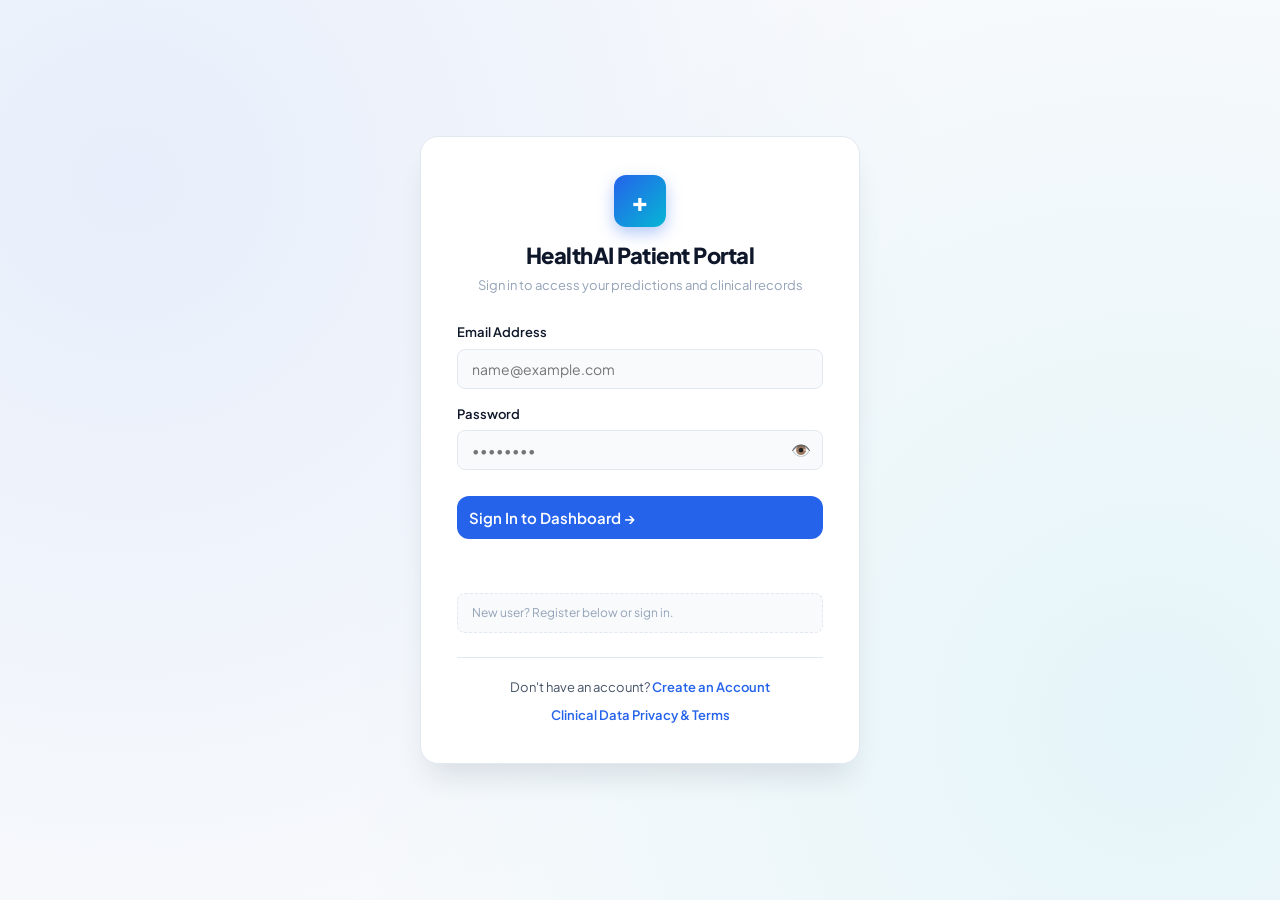
==== android/app/src/main/assets/www/index.html @ a09d3f43 "done" ====
<!DOCTYPE html>
<html lang="en">
<head>
    <meta charset="UTF-8">
    <meta name="viewport" content="width=device-width, initial-scale=1.0, maximum-scale=5.0">
    <title>HealthAI - Patient Healthcare & AI Diagnostic Dashboard</title>
    <meta name="description" content="AI-Powered Disease Prediction, Clinical Symptom Checker, Doctor Appointments, and Health Records Management.">
    <meta name="theme-color" content="#2563eb">
    <link rel="manifest" href="manifest.json">
    <link rel="stylesheet" href="style.css">
</head>
<body>
    <div class="app-container">

        <!-- Sidebar Navigation -->
        <aside class="sidebar" id="app-sidebar" aria-label="Main Navigation">
            <div class="brand-wrapper">
                <div class="brand-icon">+</div>
                <div class="brand-info">
                    <h2>HealthAI</h2>
                    <span class="brand-badge">Clinical AI v2.0</span>
                </div>
            </div>

            <nav class="sidebar-nav">
                <a href="index.html" class="nav-link active">
                    <span class="icon">📊</span> Dashboard
                </a>
                <a href="predict.html" class="nav-link">
                    <span class="icon">🩺</span> Predict Disease
                </a>
                <a href="#reports-section" class="nav-link">
                    <span class="icon">📋</span> My Reports
                </a>
                <a href="#appointments-section" class="nav-link">
                    <span class="icon">📅</span> Appointments
                </a>
                <a href="#health-tips-section" class="nav-link">
                    <span class="icon">🌿</span> Health Tips
                </a>
                <a href="#profile-section" class="nav-link" onclick="openProfileModal()">
                    <span class="icon">👤</span> My Profile
                </a>
                <a href="privacy.html" class="nav-link">
                    <span class="icon">🛡️</span> Privacy & Terms
                </a>
            </nav>

            <div class="sidebar-footer">
                <div class="user-profile-badge">
                    <div class="user-profile-avatar user-avatar-display">P</div>
                    <div class="user-profile-meta">
                        <div class="user-profile-name user-name-display">Loading...</div>
                        <div class="user-profile-role">Verified Patient</div>
                    </div>
                </div>
                <a href="login.html" class="nav-link logout-trigger" style="color:var(--danger);">
                    <span class="icon">🚪</span> Sign Out
                </a>
            </div>
        </aside>

        <!-- Main Viewport -->
        <main class="main-wrapper" id="main-content">

            <!-- Top Header -->
            <header class="top-header">
                <button type="button" class="menu-toggle" id="mobile-menu-toggle" aria-label="Toggle Navigation">
                    ☰
                </button>

                <div class="search-box-wrapper">
                    <span class="search-icon">🔍</span>
                    <input type="search" id="global-search" placeholder="Search symptoms, diseases, doctors..." aria-label="Search symptoms and conditions">
                </div>

                <div class="header-actions">
                    <button type="button" class="action-btn" id="theme-toggle-btn" title="Toggle Dark/Light Mode" aria-label="Toggle Theme">
                        🌙
                    </button>
                    <button type="button" class="action-btn" onclick="openProfileModal()" title="View Profile" aria-label="Patient Profile">
                        <div class="user-avatar-display" style="font-size:14px;font-weight:700;">P</div>
                    </button>
                </div>
            </header>

            <!-- Emergency Alert Banner -->
            <section class="emergency-banner" role="alert">
                <div class="emergency-banner-content">
                    <span class="sos-tag">EMERGENCY NOTICE</span>
                    <span>Experiencing severe chest pain, acute paralysis, or inability to breathe? Seek urgent hospital care immediately!</span>
                </div>
                <a href="tel:911" class="btn btn-outline" style="border-color:#e11d48;color:#e11d48;padding:6px 14px;font-size:12px;text-decoration:none;">
                    🚨 Call 911 / 112
                </a>
            </section>

            <!-- Hero Welcome Card -->
            <section class="hero-banner">
                <span class="hero-badge">⚡ MACHINE LEARNING HEALTHCARE ASSISTANT</span>
                <h1>Advanced Clinical Decision Support at Your Fingertips</h1>
                <p>
                    Evaluate your symptoms through multi-class diagnostic machine learning, review medical precautions,
                    and seamlessly connect with verified healthcare specialists.
                </p>
                <div class="hero-cta-group">
                    <a href="predict.html" class="btn btn-primary" id="hero-predict-cta">
                        Start Symptom Checker →
                    </a>
                    <button type="button" class="btn btn-glass" onclick="openAppointmentModalWithSpecialty('')">
                        Book Doctor Appointment
                    </button>
                </div>
            </section>

            <!-- Real-time Stats Grid -->
            <section class="stats-grid" aria-label="Health Overview Statistics">
                <div class="stat-card">
                    <div class="stat-icon blue">🩺</div>
                    <div class="stat-details">
                        <h4>Total Predictions</h4>
                        <div class="stat-number" id="stat-total-predictions">0</div>
                    </div>
                </div>

                <div class="stat-card">
                    <div class="stat-icon teal">🛡️</div>
                    <div class="stat-details">
                        <h4>Health Status</h4>
                        <div class="stat-number" style="font-size:18px;color:var(--success);">Active Monitored</div>
                    </div>
                </div>

                <div class="stat-card">
                    <div class="stat-icon purple">📅</div>
                    <div class="stat-details">
                        <h4>Booked Appointments</h4>
                        <div class="stat-number" id="stat-total-appointments">0</div>
                    </div>
                </div>

                <div class="stat-card">
                    <div class="stat-icon amber">⚕️</div>
                    <div class="stat-details">
                        <h4>Specialist Network</h4>
                        <div class="stat-number">41 Diseases</div>
                    </div>
                </div>
            </section>

            <!-- Feature Quick Actions -->
            <section class="features-grid">
                <div class="feature-box">
                    <div>
                        <div class="feature-icon-badge">🔬</div>
                        <h3>AI Symptom Checker</h3>
                        <p>Analyze 132 distinct symptoms using calibrated random forest and decision tree classifiers.</p>
                    </div>
                    <a href="predict.html" class="btn btn-accent">Open Checker →</a>
                </div>

                <div class="feature-box">
                    <div>
                        <div class="feature-icon-badge">📑</div>
                        <h3>Printable Medical Reports</h3>
                        <p>Generate structured clinical reports with differential diagnoses and precautions for your doctor.</p>
                    </div>
                    <a href="#reports-section" class="btn btn-outline">View Reports</a>
                </div>

                <div class="feature-box">
                    <div>
                        <div class="feature-icon-badge">👨‍⚕️</div>
                        <h3>Consult Verified Doctors</h3>
                        <p>Schedule in-person or telemedicine consultations with cardiologists, dermatologists, and specialists.</p>
                    </div>
                    <button type="button" class="btn btn-outline" onclick="openAppointmentModalWithSpecialty('')">Schedule Visit</button>
                </div>
            </section>

            <!-- My Reports / Prediction History -->
            <section class="card-panel" id="reports-section">
                <div class="panel-header">
                    <div class="panel-title-group">
                        <h2>Recent Health Assessments & Predictions</h2>
                        <p>Review past AI symptom checks and access downloadable diagnostic summaries.</p>
                    </div>
                    <a href="predict.html" class="btn btn-outline" style="font-size:12px;">+ New Check</a>
                </div>

                <div id="dashboard-history-list" class="history-list">
                    <div style="padding:20px;text-align:center;color:var(--text-muted);">Loading prediction records...</div>
                </div>
            </section>

            <!-- Appointments Section -->
            <section class="card-panel" id="appointments-section">
                <div class="panel-header">
                    <div class="panel-title-group">
                        <h2>Upcoming Doctor Appointments</h2>
                        <p>Manage your consultations with verified healthcare practitioners.</p>
                    </div>
                    <button type="button" class="btn btn-accent" style="font-size:13px;" onclick="openAppointmentModalWithSpecialty('')">
                        + Book Appointment
                    </button>
                </div>

                <div id="dashboard-appointments-list" class="history-list">
                    <div style="padding:16px;color:var(--text-muted);font-size:13px;">No scheduled appointments.</div>
                </div>
            </section>

            <!-- Curated Health Tips Section -->
            <section class="card-panel" id="health-tips-section">
                <div class="panel-header">
                    <div class="panel-title-group">
                        <h2>Preventive Wellness & Health Advice</h2>
                        <p>Daily evidence-based lifestyle tips curated by licensed medical professionals.</p>
                    </div>
                </div>

                <div class="features-grid" id="health-tips-container">
                    <!-- Populated by JavaScript -->
                </div>
            </section>

            <!-- Play Store Promotion Banner -->
            <section class="play-store-banner">
                <div>
                    <h3>📱 Get HealthAI on Your Android Device</h3>
                    <p>Download our official Google Play Store application for offline symptom checks, real-time alerts, and instant report sharing.</p>
                </div>
                <a href="#" class="play-store-button" onclick="alert('HealthAI Android APK is ready in the android/ project folder for Play Store release!')">
                    <span>▶️ GET IT ON</span>
                    <strong>Google Play</strong>
                </a>
            </section>

            <!-- Footer -->
            <footer class="app-footer">
                <div>
                    © 2026 HealthAI Systems Inc. All rights reserved. Version 2.0.0 (Production Release).
                </div>
                <div class="footer-links">
                    <a href="privacy.html">Privacy Policy</a>
                    <a href="terms.html">Terms of Service</a>
                    <a href="predict.html">Symptom Checker</a>
                </div>
            </footer>

        </main>
    </div>

    <!-- Modal: View Medical Report -->
    <div class="modal-overlay" id="report-modal">
        <div class="modal-content">
            <div class="modal-header">
                <h3>Official AI Health Diagnostic Summary</h3>
                <button type="button" class="modal-close-btn" onclick="document.getElementById('report-modal').style.display='none'">&times;</button>
            </div>
            <div id="report-modal-body">
                <!-- Report populated dynamically -->
            </div>
        </div>
    </div>

    <!-- Modal: Book Doctor Appointment -->
    <div class="modal-overlay" id="book-appointment-modal">
        <div class="modal-content">
            <div class="modal-header">
                <h3>Schedule Doctor Consultation</h3>
                <button type="button" class="modal-close-btn" onclick="document.getElementById('book-appointment-modal').style.display='none'">&times;</button>
            </div>
            <form id="book-appointment-form">
                <div class="form-group">
                    <label for="appointment-doctor-select">Select Medical Specialist</label>
                    <select id="appointment-doctor-select" required>
                        <option value="">Loading verified doctors...</option>
                    </select>
                </div>
                <div class="form-group">
                    <label for="apt-date">Preferred Date</label>
                    <input type="date" id="apt-date" required>
                </div>
                <div class="form-group">
                    <label for="apt-time">Preferred Time Slot</label>
                    <select id="apt-time" required>
                        <option value="09:00 AM - 10:00 AM">09:00 AM - 10:00 AM</option>
                        <option value="10:30 AM - 11:30 AM">10:30 AM - 11:30 AM</option>
                        <option value="02:00 PM - 03:00 PM">02:00 PM - 03:00 PM</option>
                        <option value="04:00 PM - 05:00 PM">04:00 PM - 05:00 PM</option>
                    </select>
                </div>
                <div class="form-group">
                    <label for="apt-reason">Symptoms or Consultation Reason</label>
                    <textarea id="apt-reason" rows="3" placeholder="Briefly describe what symptoms you are experiencing..."></textarea>
                </div>
                <div style="display:flex;justify-content:flex-end;gap:10px;margin-top:20px;">
                    <button type="button" class="btn btn-outline" onclick="document.getElementById('book-appointment-modal').style.display='none'">Cancel</button>
                    <button type="submit" class="btn btn-accent">Confirm Appointment</button>
                </div>
            </form>
        </div>
    </div>

    <!-- Modal: Patient Profile -->
    <div class="modal-overlay" id="profile-modal">
        <div class="modal-content">
            <div class="modal-header">
                <h3>Patient Health Card & Profile</h3>
                <button type="button" class="modal-close-btn" onclick="document.getElementById('profile-modal').style.display='none'">&times;</button>
            </div>
            <form id="profile-form">
                <div style="display:flex;align-items:center;gap:14px;margin-bottom:20px;">
                    <div class="user-avatar-display" style="width:50px;height:50px;font-size:20px;background:var(--primary);color:white;border-radius:50%;display:flex;align-items:center;justify-content:center;">P</div>
                    <div>
                        <h4 class="user-name-display" style="font-size:16px;">Patient</h4>
                        <p id="profile-display-email" style="font-size:13px;color:var(--text-muted);"></p>
                    </div>
                </div>
                <div style="display:grid;grid-template-columns:1fr 1fr;gap:12px;">
                    <div class="form-group">
                        <label for="profile-age">Age (Years)</label>
                        <input type="number" id="profile-age" min="1" max="120" placeholder="e.g. 32">
                    </div>
                    <div class="form-group">
                        <label for="profile-gender">Gender</label>
                        <select id="profile-gender">
                            <option value="">Select Gender</option>
                            <option value="Male">Male</option>
                            <option value="Female">Female</option>
                            <option value="Non-Binary">Non-Binary</option>
                            <option value="Other">Other</option>
                        </select>
                    </div>
                </div>
                <div style="display:grid;grid-template-columns:1fr 1fr;gap:12px;">
                    <div class="form-group">
                        <label for="profile-blood">Blood Group</label>
                        <select id="profile-blood">
                            <option value="">Select</option>
                            <option value="A+">A+</option>
                            <option value="A-">A-</option>
                            <option value="B+">B+</option>
                            <option value="B-">B-</option>
                            <option value="O+">O+</option>
                            <option value="O-">O-</option>
                            <option value="AB+">AB+</option>
                            <option value="AB-">AB-</option>
                        </select>
                    </div>
                    <div class="form-group">
                        <label for="profile-phone">Contact Phone</label>
                        <input type="tel" id="profile-phone" placeholder="+1 (555) 012-3456">
                    </div>
                </div>
                <div class="form-group">
                    <label for="profile-emergency">Emergency Contact (Name & Phone)</label>
                    <input type="text" id="profile-emergency" placeholder="e.g. Jane Doe - +1 (555) 987-6543">
                </div>
                <div class="form-group">
                    <label for="profile-allergies">Known Allergies / Medications</label>
                    <input type="text" id="profile-allergies" placeholder="e.g. Penicillin, Peanuts, Aspirin">
                </div>
                <div style="display:flex;justify-content:flex-end;gap:10px;margin-top:20px;">
                    <button type="button" class="btn btn-outline" onclick="document.getElementById('profile-modal').style.display='none'">Close</button>
                    <button type="button" class="btn btn-accent" onclick="saveProfileHandler()">Save Health Profile</button>
                </div>
            </form>
        </div>
    </div>

    <script src="script.js?v=200"></script>
    <script>
        // Set today's date as min for appointment picker
        const dateInput = document.getElementById("apt-date");
        if (dateInput) {
            dateInput.min = new Date().toISOString().split("T")[0];
        }

        async function openProfileModal() {
            const modal = document.getElementById("profile-modal");
            if (!modal) return;
            modal.style.display = "flex";
            try {
                const res = await fetch(`${API_URL}/profile`, { headers: authHeaders() });
                if (res.ok) {
                    const p = await res.json();
                    if (p.age) document.getElementById("profile-age").value = p.age;
                    if (p.gender) document.getElementById("profile-gender").value = p.gender;
                    if (p.blood_group) document.getElementById("profile-blood").value = p.blood_group;
                    if (p.phone) document.getElementById("profile-phone").value = p.phone;
                    if (p.emergency_contact) document.getElementById("profile-emergency").value = p.emergency_contact;
                    if (p.allergies) document.getElementById("profile-allergies").value = p.allergies;
                }
            } catch (err) {
                console.warn(err);
            }
        }

        async function saveProfileHandler() {
            const payload = {
                age: document.getElementById("profile-age").value ? parseInt(document.getElementById("profile-age").value) : null,
                gender: document.getElementById("profile-gender").value || null,
                blood_group: document.getElementById("profile-blood").value || null,
                phone: document.getElementById("profile-phone").value || null,
                emergency_contact: document.getElementById("profile-emergency").value || null,
                allergies: document.getElementById("profile-allergies").value || null
            };
            try {
                const res = await fetch(`${API_URL}/profile`, {
                    method: "PUT",
                    headers: authHeaders({ "Content-Type": "application/json" }),
                    body: JSON.stringify(payload)
                });
                if (res.ok) {
                    triggerHaptic(50);
                    showNativeToast("Profile updated successfully!");
                    document.getElementById("profile-modal").style.display = "none";
                }
            } catch (err) {
                alert(err.message);
            }
        }
    </script>
</body>
</html>
---- android/app/src/main/assets/www/style.css ----
@import url('https://fonts.googleapis.com/css2?family=Plus+Jakarta+Sans:wght@300;400;500;600;700;800&family=JetBrains+Mono:wght@400;500&display=swap');

:root {
    --font-main: 'Plus Jakarta Sans', -apple-system, BlinkMacSystemFont, 'Segoe UI', Roboto, sans-serif;
    --font-mono: 'JetBrains Mono', monospace;

    /* Color Palette - Vibrant Healthcare Modern */
    --primary: #2563eb;
    --primary-hover: #1d4ed8;
    --primary-light: #dbeafe;
    --primary-glow: rgba(37, 99, 235, 0.35);

    --accent-teal: #0d9488;
    --accent-teal-light: #ccfbf1;
    --accent-purple: #7c3aed;
    --accent-purple-light: #ede9fe;

    --success: #10b981;
    --success-light: #d1fae5;
    --warning: #f59e0b;
    --warning-light: #fef3c7;
    --danger: #ef4444;
    --danger-light: #fee2e2;

    /* Neutral Tokens (Light Mode Default) */
    --bg-page: #f8fafc;
    --bg-surface: #ffffff;
    --bg-surface-elevated: #ffffff;
    --bg-sidebar: #0f172a;
    --sidebar-text: #e2e8f0;
    --sidebar-hover: rgba(255, 255, 255, 0.08);

    --border: #e2e8f0;
    --border-light: #f1f5f9;
    --text-primary: #0f172a;
    --text-secondary: #475569;
    --text-muted: #94a3b8;

    --shadow-sm: 0 1px 2px 0 rgba(0, 0, 0, 0.05);
    --shadow-md: 0 4px 6px -1px rgba(0, 0, 0, 0.07), 0 2px 4px -2px rgba(0, 0, 0, 0.05);
    --shadow-lg: 0 10px 25px -3px rgba(0, 0, 0, 0.08), 0 4px 6px -4px rgba(0, 0, 0, 0.05);
    --shadow-xl: 0 20px 30px -10px rgba(15, 23, 42, 0.12);

    --radius-sm: 8px;
    --radius-md: 12px;
    --radius-lg: 18px;
    --radius-full: 9999px;

    --sidebar-width: 260px;
    --header-height: 70px;
    --transition: all 0.22s cubic-bezier(0.4, 0, 0.2, 1);
}

/* Dark Theme Support */
[data-theme="dark"] {
    --bg-page: #090d16;
    --bg-surface: #111827;
    --bg-surface-elevated: #1f2937;
    --bg-sidebar: #0b1120;
    --border: #1f2937;
    --border-light: #283548;
    --text-primary: #f8fafc;
    --text-secondary: #cbd5e1;
    --text-muted: #64748b;
    --shadow-md: 0 4px 12px rgba(0, 0, 0, 0.35);
    --shadow-lg: 0 10px 30px rgba(0, 0, 0, 0.45);
}

* {
    box-sizing: border-box;
    margin: 0;
    padding: 0;
}

html {
    scroll-behavior: smooth;
}

body {
    font-family: var(--font-main);
    background-color: var(--bg-page);
    color: var(--text-primary);
    line-height: 1.5;
    -webkit-font-smoothing: antialiased;
    overflow-x: hidden;
}

/* =========================================================
   Layout & Navigation
   ========================================================= */
.app-container {
    display: flex;
    min-height: 100vh;
}

.sidebar {
    position: fixed;
    top: 0;
    left: 0;
    bottom: 0;
    width: var(--sidebar-width);
    background: var(--bg-sidebar);
    color: var(--sidebar-text);
    padding: 24px 16px;
    display: flex;
    flex-direction: column;
    z-index: 1000;
    transition: var(--transition);
    border-right: 1px solid rgba(255, 255, 255, 0.08);
}

.brand-wrapper {
    display: flex;
    align-items: center;
    gap: 12px;
    padding: 8px 12px 28px 12px;
    border-bottom: 1px solid rgba(255, 255, 255, 0.08);
    margin-bottom: 20px;
}

.brand-icon {
    width: 44px;
    height: 44px;
    background: linear-gradient(135deg, #2563eb, #06b6d4);
    border-radius: var(--radius-md);
    display: flex;
    align-items: center;
    justify-content: center;
    font-size: 24px;
    font-weight: 800;
    color: white;
    box-shadow: 0 4px 14px rgba(37, 99, 235, 0.45);
}

.brand-info h2 {
    font-size: 20px;
    font-weight: 700;
    letter-spacing: -0.5px;
    color: #ffffff;
}

.brand-badge {
    font-size: 11px;
    text-transform: uppercase;
    letter-spacing: 0.8px;
    background: rgba(37, 99, 235, 0.25);
    color: #60a5fa;
    padding: 2px 8px;
    border-radius: var(--radius-full);
    font-weight: 600;
}

.sidebar-nav {
    display: flex;
    flex-direction: column;
    gap: 6px;
    flex: 1;
}

.nav-link {
    display: flex;
    align-items: center;
    gap: 12px;
    padding: 12px 14px;
    border-radius: var(--radius-md);
    color: #94a3b8;
    text-decoration: none;
    font-size: 14px;
    font-weight: 500;
    transition: var(--transition);
}

.nav-link svg, .nav-link .icon {
    font-size: 18px;
    width: 20px;
    text-align: center;
}

.nav-link:hover {
    color: #ffffff;
    background: var(--sidebar-hover);
    transform: translateX(3px);
}

.nav-link.active {
    color: #ffffff;
    background: linear-gradient(135deg, #2563eb, #1d4ed8);
    font-weight: 600;
    box-shadow: 0 4px 12px rgba(37, 99, 235, 0.35);
}

.sidebar-footer {
    padding-top: 20px;
    border-top: 1px solid rgba(255, 255, 255, 0.08);
}

.user-profile-badge {
    display: flex;
    align-items: center;
    gap: 12px;
    padding: 10px 12px;
    background: rgba(255, 255, 255, 0.05);
    border-radius: var(--radius-md);
    margin-bottom: 12px;
}

.user-profile-avatar {
    width: 36px;
    height: 36px;
    background: linear-gradient(135deg, #7c3aed, #2563eb);
    border-radius: 50%;
    display: flex;
    align-items: center;
    justify-content: center;
    font-weight: 700;
    color: white;
    font-size: 14px;
}

.user-profile-meta {
    flex: 1;
    overflow: hidden;
}

.user-profile-name {
    font-size: 13px;
    font-weight: 600;
    color: #ffffff;
    white-space: nowrap;
    overflow: hidden;
    text-overflow: ellipsis;
}

.user-profile-role {
    font-size: 11px;
    color: #94a3b8;
}

/* =========================================================
   Main Viewport
   ========================================================= */
.main-wrapper {
    margin-left: var(--sidebar-width);
    flex: 1;
    min-height: 100vh;
    display: flex;
    flex-direction: column;
    padding: 24px 36px;
    max-width: 1500px;
    transition: var(--transition);
}

.top-header {
    display: flex;
    align-items: center;
    justify-content: space-between;
    margin-bottom: 24px;
    gap: 16px;
}

.menu-toggle {
    display: none;
    background: var(--bg-surface);
    border: 1px solid var(--border);
    padding: 10px 14px;
    border-radius: var(--radius-sm);
    color: var(--text-primary);
    cursor: pointer;
    font-size: 18px;
}

.search-box-wrapper {
    position: relative;
    max-width: 440px;
    width: 100%;
}

.search-box-wrapper input {
    width: 100%;
    padding: 12px 18px 12px 42px;
    border-radius: var(--radius-full);
    border: 1px solid var(--border);
    background: var(--bg-surface);
    color: var(--text-primary);
    font-family: inherit;
    font-size: 14px;
    transition: var(--transition);
    outline: none;
}

.search-box-wrapper input:focus {
    border-color: var(--primary);
    box-shadow: 0 0 0 4px var(--primary-light);
}

.search-box-wrapper .search-icon {
    position: absolute;
    left: 16px;
    top: 50%;
    transform: translateY(-50%);
    color: var(--text-muted);
}

.header-actions {
    display: flex;
    align-items: center;
    gap: 12px;
}

.action-btn {
    display: flex;
    align-items: center;
    justify-content: center;
    width: 42px;
    height: 42px;
    border-radius: var(--radius-md);
    background: var(--bg-surface);
    border: 1px solid var(--border);
    color: var(--text-secondary);
    cursor: pointer;
    transition: var(--transition);
}

.action-btn:hover {
    background: var(--border-light);
    color: var(--primary);
}

/* =========================================================
   Banner & Hero Section
   ========================================================= */
.emergency-banner {
    display: flex;
    align-items: center;
    justify-content: space-between;
    background: linear-gradient(135deg, #fff1f2, #ffe4e6);
    border: 1px solid #fecdd3;
    padding: 14px 20px;
    border-radius: var(--radius-md);
    margin-bottom: 24px;
    color: #9f1239;
    font-size: 14px;
}

[data-theme="dark"] .emergency-banner {
    background: rgba(225, 29, 72, 0.15);
    border-color: rgba(225, 29, 72, 0.3);
    color: #fda4af;
}

.emergency-banner-content {
    display: flex;
    align-items: center;
    gap: 12px;
}

.emergency-banner .sos-tag {
    background: #e11d48;
    color: white;
    font-weight: 700;
    font-size: 11px;
    padding: 3px 8px;
    border-radius: var(--radius-sm);
    letter-spacing: 0.5px;
}

.hero-banner {
    background: linear-gradient(135deg, #1e40af 0%, #2563eb 50%, #06b6d4 100%);
    border-radius: var(--radius-lg);
    padding: 36px 42px;
    color: white;
    position: relative;
    overflow: hidden;
    margin-bottom: 30px;
    box-shadow: 0 12px 30px -8px rgba(37, 99, 235, 0.45);
}

.hero-banner::after {
    content: '';
    position: absolute;
    right: -40px;
    bottom: -60px;
    width: 260px;
    height: 260px;
    background: radial-gradient(circle, rgba(255, 255, 255, 0.15) 0%, transparent 70%);
    border-radius: 50%;
}

.hero-badge {
    display: inline-flex;
    align-items: center;
    gap: 6px;
    background: rgba(255, 255, 255, 0.2);
    backdrop-filter: blur(8px);
    padding: 4px 12px;
    border-radius: var(--radius-full);
    font-size: 12px;
    font-weight: 600;
    letter-spacing: 0.5px;
    margin-bottom: 14px;
}

.hero-banner h1 {
    font-size: 30px;
    font-weight: 800;
    letter-spacing: -0.5px;
    max-width: 650px;
    margin-bottom: 12px;
    line-height: 1.25;
}

.hero-banner p {
    font-size: 15px;
    max-width: 600px;
    color: rgba(255, 255, 255, 0.9);
    margin-bottom: 24px;
    line-height: 1.6;
}

.hero-cta-group {
    display: flex;
    gap: 14px;
    flex-wrap: wrap;
}

.btn {
    display: inline-flex;
    align-items: center;
    gap: 8px;
    padding: 11px 22px;
    border-radius: var(--radius-md);
    font-size: 14px;
    font-weight: 600;
    cursor: pointer;
    text-decoration: none;
    border: none;
    transition: var(--transition);
    font-family: inherit;
}

.btn-primary {
    background: white;
    color: var(--primary);
    box-shadow: 0 4px 12px rgba(0, 0, 0, 0.1);
}

.btn-primary:hover {
    transform: translateY(-2px);
    box-shadow: 0 6px 18px rgba(0, 0, 0, 0.15);
}

.btn-glass {
    background: rgba(255, 255, 255, 0.18);
    backdrop-filter: blur(10px);
    color: white;
    border: 1px solid rgba(255, 255, 255, 0.3);
}

.btn-glass:hover {
    background: rgba(255, 255, 255, 0.28);
}

.btn-accent {
    background: var(--primary);
    color: white;
}

.btn-accent:hover {
    background: var(--primary-hover);
    box-shadow: 0 4px 14px var(--primary-glow);
}

.btn-outline {
    background: transparent;
    border: 1px solid var(--border);
    color: var(--text-primary);
}

.btn-outline:hover {
    background: var(--border-light);
}

/* =========================================================
   Stat Cards Grid
   ========================================================= */
.stats-grid {
    display: grid;
    grid-template-columns: repeat(auto-fit, minmax(240px, 1fr));
    gap: 20px;
    margin-bottom: 30px;
}

.stat-card {
    background: var(--bg-surface);
    border: 1px solid var(--border);
    border-radius: var(--radius-lg);
    padding: 22px;
    display: flex;
    align-items: center;
    gap: 18px;
    box-shadow: var(--shadow-sm);
    transition: var(--transition);
}

.stat-card:hover {
    transform: translateY(-3px);
    box-shadow: var(--shadow-md);
    border-color: rgba(37, 99, 235, 0.3);
}

.stat-icon {
    width: 52px;
    height: 52px;
    border-radius: var(--radius-md);
    display: flex;
    align-items: center;
    justify-content: center;
    font-size: 24px;
}

.stat-icon.blue { background: var(--primary-light); color: var(--primary); }
.stat-icon.teal { background: var(--accent-teal-light); color: var(--accent-teal); }
.stat-icon.purple { background: var(--accent-purple-light); color: var(--accent-purple); }
.stat-icon.amber { background: var(--warning-light); color: var(--warning); }

.stat-details h4 {
    font-size: 13px;
    color: var(--text-muted);
    font-weight: 500;
    margin-bottom: 4px;
    text-transform: uppercase;
    letter-spacing: 0.5px;
}

.stat-details .stat-number {
    font-size: 24px;
    font-weight: 800;
    color: var(--text-primary);
}

/* =========================================================
   Cards, Panels & Grids
   ========================================================= */
.card-panel {
    background: var(--bg-surface);
    border: 1px solid var(--border);
    border-radius: var(--radius-lg);
    padding: 26px;
    margin-bottom: 28px;
    box-shadow: var(--shadow-sm);
}

.panel-header {
    display: flex;
    align-items: center;
    justify-content: space-between;
    margin-bottom: 20px;
}

.panel-title-group h2 {
    font-size: 18px;
    font-weight: 700;
    color: var(--text-primary);
}

.panel-title-group p {
    font-size: 13px;
    color: var(--text-muted);
}

/* Prediction Feature Cards */
.features-grid {
    display: grid;
    grid-template-columns: repeat(auto-fit, minmax(280px, 1fr));
    gap: 20px;
    margin-bottom: 28px;
}

.feature-box {
    background: var(--bg-surface);
    border: 1px solid var(--border);
    border-radius: var(--radius-lg);
    padding: 24px;
    transition: var(--transition);
    display: flex;
    flex-direction: column;
    justify-content: space-between;
}

.feature-box:hover {
    border-color: var(--primary);
    box-shadow: var(--shadow-md);
    transform: translateY(-2px);
}

.feature-icon-badge {
    width: 46px;
    height: 46px;
    border-radius: var(--radius-md);
    background: var(--primary-light);
    color: var(--primary);
    display: flex;
    align-items: center;
    justify-content: center;
    font-size: 22px;
    margin-bottom: 16px;
}

.feature-box h3 {
    font-size: 17px;
    font-weight: 700;
    margin-bottom: 8px;
}

.feature-box p {
    font-size: 13px;
    color: var(--text-secondary);
    line-height: 1.5;
    margin-bottom: 20px;
}

/* =========================================================
   Prediction & Symptom Checker Specific Styles
   ========================================================= */
.category-filter-bar {
    display: flex;
    gap: 8px;
    overflow-x: auto;
    padding-bottom: 12px;
    margin-bottom: 16px;
}

.category-chip {
    padding: 8px 16px;
    border-radius: var(--radius-full);
    border: 1px solid var(--border);
    background: var(--bg-surface);
    color: var(--text-secondary);
    font-size: 13px;
    font-weight: 600;
    cursor: pointer;
    white-space: nowrap;
    transition: var(--transition);
}

.category-chip:hover {
    background: var(--border-light);
    color: var(--text-primary);
}

.category-chip.active {
    background: var(--primary);
    color: white;
    border-color: var(--primary);
    box-shadow: 0 2px 8px var(--primary-glow);
}

.selected-symptoms-tray {
    background: var(--bg-page);
    border: 1px dashed var(--border);
    border-radius: var(--radius-md);
    padding: 14px;
    min-height: 52px;
    display: flex;
    flex-wrap: wrap;
    gap: 8px;
    align-items: center;
    margin-bottom: 20px;
}

.selected-tag {
    display: inline-flex;
    align-items: center;
    gap: 6px;
    background: var(--primary);
    color: white;
    padding: 6px 12px;
    border-radius: var(--radius-full);
    font-size: 13px;
    font-weight: 500;
    animation: fadeIn 0.2s ease-in;
}

.selected-tag button {
    background: rgba(255, 255, 255, 0.3);
    border: none;
    color: white;
    width: 18px;
    height: 18px;
    border-radius: 50%;
    cursor: pointer;
    font-size: 11px;
    display: flex;
    align-items: center;
    justify-content: center;
}

.selected-tag button:hover {
    background: rgba(255, 255, 255, 0.6);
}

.symptoms-selector-grid {
    display: grid;
    grid-template-columns: repeat(auto-fill, minmax(210px, 1fr));
    gap: 10px;
    max-height: 380px;
    overflow-y: auto;
    padding: 4px;
    border: 1px solid var(--border);
    border-radius: var(--radius-md);
    background: var(--bg-page);
}

.symptom-card-option {
    display: flex;
    align-items: center;
    gap: 10px;
    background: var(--bg-surface);
    border: 1px solid var(--border);
    padding: 10px 14px;
    border-radius: var(--radius-sm);
    cursor: pointer;
    font-size: 13px;
    color: var(--text-primary);
    transition: var(--transition);
    user-select: none;
}

.symptom-card-option:hover {
    border-color: var(--primary);
    background: rgba(37, 99, 235, 0.04);
}

.symptom-card-option input[type="checkbox"] {
    accent-color: var(--primary);
    width: 16px;
    height: 16px;
    cursor: pointer;
}

.symptom-card-option.checked {
    border-color: var(--primary);
    background: var(--primary-light);
    color: var(--primary-hover);
    font-weight: 600;
}

[data-theme="dark"] .symptom-card-option.checked {
    background: rgba(37, 99, 235, 0.2);
    color: #93c5fd;
}

/* =========================================================
   Diagnostic Results View
   ========================================================= */
.prediction-results-card {
    background: var(--bg-surface);
    border: 1px solid var(--border);
    border-radius: var(--radius-lg);
    padding: 28px;
    margin-top: 24px;
    box-shadow: var(--shadow-lg);
    display: none;
    animation: slideUp 0.3s cubic-bezier(0.16, 1, 0.3, 1);
}

.diagnosis-header-row {
    display: flex;
    justify-content: space-between;
    align-items: flex-start;
    border-bottom: 1px solid var(--border);
    padding-bottom: 20px;
    margin-bottom: 24px;
    gap: 16px;
    flex-wrap: wrap;
}

.primary-diagnosis-name {
    font-size: 26px;
    font-weight: 800;
    color: var(--primary);
    letter-spacing: -0.5px;
}

.confidence-meter-container {
    display: flex;
    align-items: center;
    gap: 16px;
}

.confidence-pill {
    background: var(--success-light);
    color: var(--success);
    padding: 6px 14px;
    border-radius: var(--radius-full);
    font-weight: 700;
    font-size: 14px;
    display: flex;
    align-items: center;
    gap: 6px;
}

.severity-pill {
    padding: 6px 14px;
    border-radius: var(--radius-full);
    font-weight: 700;
    font-size: 13px;
    text-transform: uppercase;
    letter-spacing: 0.5px;
}

.severity-pill.low { background: var(--success-light); color: var(--success); }
.severity-pill.moderate { background: var(--warning-light); color: var(--warning); }
.severity-pill.high, .severity-pill.critical {
    background: var(--danger-light);
    color: var(--danger);
    animation: pulse 2s infinite;
}

/* Differential Candidates Bar Chart */
.differentials-section {
    margin-bottom: 24px;
}

.differentials-bar-row {
    margin-bottom: 12px;
}

.differentials-labels {
    display: flex;
    justify-content: space-between;
    font-size: 13px;
    font-weight: 600;
    margin-bottom: 6px;
}

.progress-track {
    background: var(--border-light);
    height: 10px;
    border-radius: var(--radius-full);
    overflow: hidden;
}

.progress-fill {
    height: 100%;
    background: linear-gradient(90deg, var(--primary), var(--accent-teal));
    border-radius: var(--radius-full);
    transition: width 0.8s ease;
}

/* Actionable Advice Grid */
.advice-grid {
    display: grid;
    grid-template-columns: repeat(auto-fit, minmax(280px, 1fr));
    gap: 18px;
    margin-bottom: 24px;
}

.advice-card {
    background: var(--bg-page);
    border: 1px solid var(--border);
    border-radius: var(--radius-md);
    padding: 18px;
}

.advice-card h4 {
    font-size: 14px;
    font-weight: 700;
    color: var(--text-primary);
    margin-bottom: 12px;
    display: flex;
    align-items: center;
    gap: 8px;
}

.advice-card ul {
    list-style: none;
    font-size: 13px;
    color: var(--text-secondary);
}

.advice-card ul li {
    position: relative;
    padding-left: 20px;
    margin-bottom: 8px;
    line-height: 1.4;
}

.advice-card ul li::before {
    content: '✓';
    position: absolute;
    left: 0;
    color: var(--success);
    font-weight: bold;
}

/* Specialist Card */
.specialist-callout {
    display: flex;
    align-items: center;
    justify-content: space-between;
    background: var(--primary-light);
    border: 1px solid rgba(37, 99, 235, 0.2);
    border-radius: var(--radius-md);
    padding: 18px 24px;
    margin-bottom: 24px;
    gap: 16px;
    flex-wrap: wrap;
}

[data-theme="dark"] .specialist-callout {
    background: rgba(37, 99, 235, 0.15);
}

.specialist-info h4 {
    font-size: 16px;
    font-weight: 700;
    color: var(--primary-hover);
}

.specialist-info p {
    font-size: 13px;
    color: var(--text-secondary);
}

/* =========================================================
   History & Tables
   ========================================================= */
.history-list {
    display: flex;
    flex-direction: column;
    gap: 12px;
}

.history-item {
    background: var(--bg-page);
    border: 1px solid var(--border);
    border-radius: var(--radius-md);
    padding: 16px 20px;
    display: flex;
    align-items: center;
    justify-content: space-between;
    transition: var(--transition);
    gap: 16px;
    flex-wrap: wrap;
}

.history-item:hover {
    border-color: var(--primary);
    box-shadow: var(--shadow-sm);
    background: var(--bg-surface);
}

.history-item-details h4 {
    font-size: 15px;
    font-weight: 700;
    color: var(--text-primary);
    margin-bottom: 4px;
}

.history-item-details p {
    font-size: 12px;
    color: var(--text-muted);
}

.history-actions {
    display: flex;
    align-items: center;
    gap: 8px;
}

/* =========================================================
   Modals & Popups
   ========================================================= */
.modal-overlay {
    position: fixed;
    top: 0;
    left: 0;
    right: 0;
    bottom: 0;
    background: rgba(15, 23, 42, 0.65);
    backdrop-filter: blur(4px);
    display: none;
    align-items: center;
    justify-content: center;
    z-index: 2000;
    padding: 20px;
}

.modal-content {
    background: var(--bg-surface);
    border-radius: var(--radius-lg);
    max-width: 620px;
    width: 100%;
    max-height: 90vh;
    overflow-y: auto;
    padding: 30px;
    box-shadow: var(--shadow-xl);
    border: 1px solid var(--border);
    animation: slideUp 0.25s ease;
}

.modal-header {
    display: flex;
    align-items: center;
    justify-content: space-between;
    margin-bottom: 20px;
    border-bottom: 1px solid var(--border);
    padding-bottom: 14px;
}

.modal-close-btn {
    background: transparent;
    border: none;
    font-size: 24px;
    cursor: pointer;
    color: var(--text-muted);
}

.modal-close-btn:hover {
    color: var(--danger);
}

/* Forms */
.form-group {
    margin-bottom: 16px;
}

.form-group label {
    display: block;
    font-size: 13px;
    font-weight: 600;
    margin-bottom: 6px;
    color: var(--text-primary);
}

.form-group input, .form-group select, .form-group textarea {
    width: 100%;
    padding: 10px 14px;
    border-radius: var(--radius-sm);
    border: 1px solid var(--border);
    background: var(--bg-page);
    color: var(--text-primary);
    font-family: inherit;
    font-size: 14px;
    outline: none;
    transition: var(--transition);
}

.form-group input:focus, .form-group select:focus, .form-group textarea:focus {
    border-color: var(--primary);
    box-shadow: 0 0 0 3px var(--primary-light);
}

/* Play Store Download Banner */
.play-store-banner {
    background: linear-gradient(135deg, #0f172a 0%, #1e293b 100%);
    border-radius: var(--radius-lg);
    padding: 24px 32px;
    color: white;
    display: flex;
    align-items: center;
    justify-content: space-between;
    gap: 20px;
    margin-top: 30px;
    border: 1px solid rgba(255, 255, 255, 0.1);
    box-shadow: var(--shadow-md);
    flex-wrap: wrap;
}

.play-store-banner h3 {
    font-size: 18px;
    font-weight: 700;
    margin-bottom: 4px;
}

.play-store-banner p {
    font-size: 13px;
    color: #94a3b8;
}

.play-store-button {
    display: inline-flex;
    align-items: center;
    gap: 12px;
    background: #000000;
    border: 1px solid rgba(255, 255, 255, 0.2);
    color: white;
    padding: 10px 20px;
    border-radius: var(--radius-md);
    text-decoration: none;
    font-size: 13px;
    font-weight: 600;
    transition: var(--transition);
}

.play-store-button:hover {
    background: #111827;
    border-color: white;
    transform: translateY(-2px);
}

/* Footer & Disclaimers */
.app-footer {
    margin-top: auto;
    padding: 24px 0 12px 0;
    border-top: 1px solid var(--border);
    font-size: 12px;
    color: var(--text-muted);
    display: flex;
    align-items: center;
    justify-content: space-between;
    flex-wrap: wrap;
    gap: 12px;
}

.footer-links {
    display: flex;
    gap: 16px;
}

.footer-links a {
    color: var(--text-secondary);
    text-decoration: none;
    transition: var(--transition);
}

.footer-links a:hover {
    color: var(--primary);
}

/* =========================================================
   Print Styles for Reports
   ========================================================= */
@media print {
    body {
        background: white !important;
        color: black !important;
    }
    .sidebar, .top-header, .hero-banner, .emergency-banner, .play-store-banner, .btn, .nav-link {
        display: none !important;
    }
    .main-wrapper {
        margin: 0 !important;
        padding: 0 !important;
        width: 100% !important;
    }
    .prediction-results-card, .printable-report-container {
        display: block !important;
        box-shadow: none !important;
        border: none !important;
    }
}

/* =========================================================
   Animations
   ========================================================= */
@keyframes fadeIn {
    from { opacity: 0; }
    to { opacity: 1; }
}

@keyframes slideUp {
    from { opacity: 0; transform: translateY(16px); }
    to { opacity: 1; transform: translateY(0); }
}

@keyframes pulse {
    0%, 100% { opacity: 1; }
    50% { opacity: 0.7; transform: scale(1.02); }
}

/* =========================================================
   Responsive Breakpoints
   ========================================================= */
@media (max-width: 992px) {
    .sidebar {
        transform: translateX(-100%);
    }
    .sidebar.open {
        transform: translateX(0);
    }
    .main-wrapper {
        margin-left: 0;
        padding: 20px;
    }
    .menu-toggle {
        display: block;
    }
}

@media (max-width: 640px) {
    .hero-banner {
        padding: 24px;
    }
    .hero-banner h1 {
        font-size: 24px;
    }
    .stats-grid {
        grid-template-columns: 1fr;
    }
}
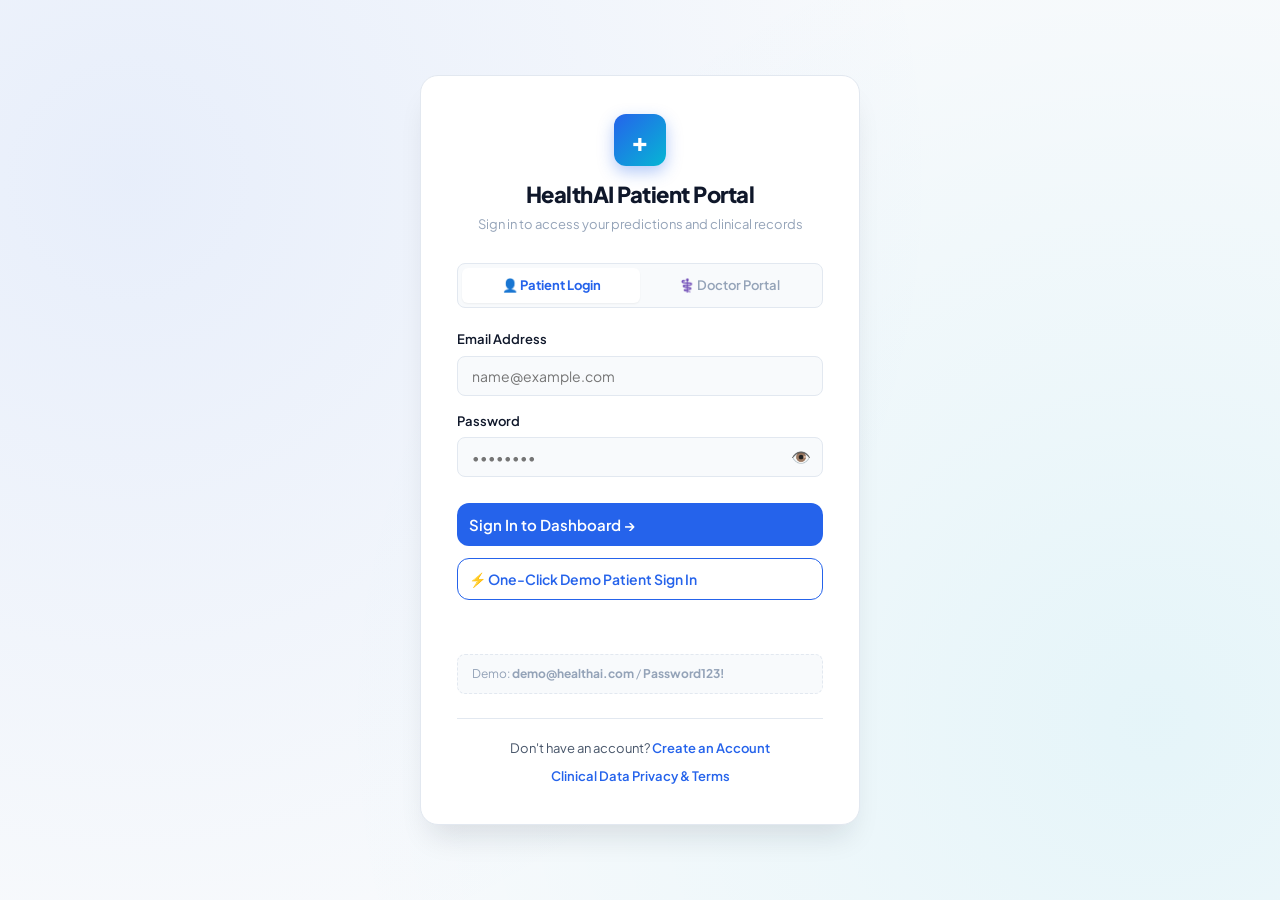
==== commit efe767d9: "donefile-add" ====
--- a/android/app/src/main/assets/www/index.html
+++ b/android/app/src/main/assets/www/index.html
@@ -41,6 +41,9 @@
                 <a href="#profile-section" class="nav-link" onclick="openProfileModal()">
                     <span class="icon">👤</span> My Profile
                 </a>
+                <a href="doctor-login.html" class="nav-link" style="color:#0d9488;font-weight:700;">
+                    <span class="icon">⚕️</span> Doctor Portal
+                </a>
                 <a href="privacy.html" class="nav-link">
                     <span class="icon">🛡️</span> Privacy & Terms
                 </a>
@@ -75,6 +78,9 @@
                 </div>
 
                 <div class="header-actions">
+                    <a href="doctor-login.html" class="btn btn-outline" style="border-color:#0d9488;color:#0d9488;padding:6px 12px;font-size:12px;font-weight:700;text-decoration:none;display:inline-flex;align-items:center;gap:4px;">
+                        <span>⚕️</span> Doctor Portal
+                    </a>
                     <button type="button" class="action-btn" id="theme-toggle-btn" title="Toggle Dark/Light Mode" aria-label="Toggle Theme">
                         🌙
                     </button>
